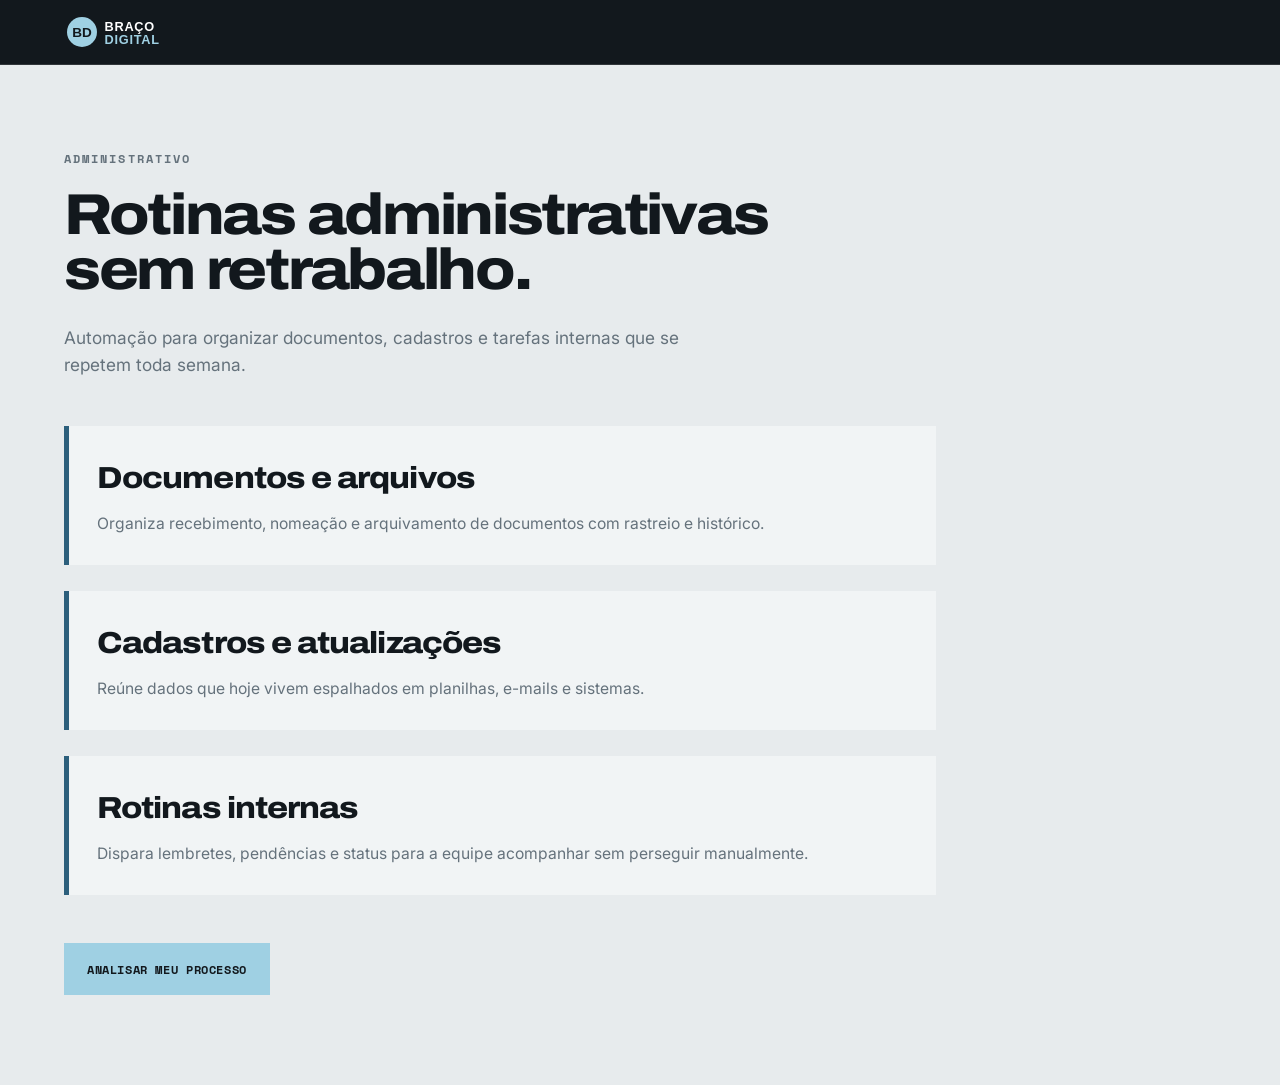
==== administrativo.html @ 61a68b78 "Tarefa 4: calculadora -> WhatsApp (link pre-preenchido), CTA duplo, botao flutuante mobile e evento " ====
<!doctype html>
<html lang="pt-BR">
<head>
  <meta charset="utf-8">
  <meta name="viewport" content="width=device-width,initial-scale=1">
<script async src="https://www.googletagmanager.com/gtag/js?id=G-P51CNDWHR2"></script>
  <title>Administrativo — Braço Digital · automação de processos</title>
  <meta name="description" content="Automação para o administrativo: documentos, cadastros e rotinas internas. Menos trabalho repetitivo, mais organização.">
  <link rel="canonical" href="https://bracodigital.com.br/administrativo.html">
  <link rel="preconnect" href="https://fonts.googleapis.com">
  <link rel="preconnect" href="https://fonts.gstatic.com" crossorigin>
  <link href="https://fonts.googleapis.com/css2?family=Archivo:wdth,wght@62..125,100..900&family=Inter:wght@400;500;600&family=Space+Mono:wght@400;700&display=swap" rel="stylesheet">
  <link rel="stylesheet" href="css/paginas.v2.css">
  <script type="application/ld+json">
  {
    "@context": "https://schema.org",
    "@type": "BreadcrumbList",
    "itemListElement": [
      {"@type": "ListItem", "position": 1, "name": "Início", "item": "https://bracodigital.com.br/"},
      {"@type": "ListItem", "position": 2, "name": "Administrativo", "item": "https://bracodigital.com.br/administrativo.html"}
    ]
  }
  </script>
  <script type="application/ld+json">
  {
    "@context": "https://schema.org",
    "@type": "Service",
    "name": "Administrativo",
    "description": "Automação para organizar documentos, cadastros e tarefas internas que se repetem toda semana.",
    "provider": {"@id": "https://bracodigital.com.br/#organization"},
    "url": "https://bracodigital.com.br/administrativo.html"
  }
  </script>
</head>
<body>
  <header class="nav"><a class="brand" href="index.html" aria-label="Braço Digital — início"><img src="assets/marca/logo-light.svg" alt="Braço Digital" width="160" height="40"></a></header>
  <main class="wrap">
    <p class="eyebrow">Administrativo</p>
    <h1>Rotinas administrativas sem retrabalho.</h1>
    <p class="lead">Automação para organizar documentos, cadastros e tarefas internas que se repetem toda semana.</p>
    <div class="blocks">
      <div class="block"><h2>Documentos e arquivos</h2><p>Organiza recebimento, nomeação e arquivamento de documentos com rastreio e histórico.</p></div>
      <div class="block"><h2>Cadastros e atualizações</h2><p>Reúne dados que hoje vivem espalhados em planilhas, e-mails e sistemas.</p></div>
      <div class="block"><h2>Rotinas internas</h2><p>Dispara lembretes, pendências e status para a equipe acompanhar sem perseguir manualmente.</p></div>
    </div>
    <div class="cta"><a class="btn" href="index.html#diagnostico">Analisar meu processo</a></div>
  </main>
  <script src="js/app.v2.js"></script>
  <a class="wa-float" href="https://wa.me/5521988738405" target="_blank" rel="noopener" aria-label="Falar no WhatsApp">
    <svg viewBox="0 0 24 24" width="26" height="26" aria-hidden="true"><path fill="currentColor" d="M12.04 2C6.58 2 2.13 6.45 2.13 11.91c0 1.75.46 3.45 1.32 4.95L2 22l5.25-1.38a9.9 9.9 0 0 0 4.79 1.22h.01c5.46 0 9.9-4.45 9.9-9.91A9.85 9.85 0 0 0 12.04 2Zm0 18.13h-.01a8.2 8.2 0 0 1-4.19-1.15l-.3-.18-3.12.82.83-3.04-.2-.31a8.2 8.2 0 0 1-1.26-4.37c0-4.54 3.7-8.24 8.25-8.24 2.2 0 4.27.86 5.83 2.42a8.18 8.18 0 0 1 2.41 5.83c0 4.54-3.7 8.22-8.24 8.22Zm4.52-6.16c-.25-.13-1.47-.72-1.69-.8-.23-.09-.4-.13-.56.12-.17.25-.64.8-.78.97-.15.16-.29.18-.54.06-.25-.13-1.05-.39-2-1.23-.73-.66-1.23-1.47-1.38-1.72-.14-.25-.02-.38.11-.51.11-.11.25-.29.37-.43.13-.15.17-.25.25-.41.09-.17.04-.31-.02-.43-.06-.13-.56-1.35-.77-1.84-.2-.48-.41-.42-.56-.43h-.48c-.17 0-.43.06-.66.31-.22.25-.86.85-.86 2.07 0 1.22.89 2.4 1.01 2.56.13.17 1.75 2.67 4.23 3.74.59.26 1.05.41 1.41.52.59.19 1.13.16 1.56.1.48-.07 1.47-.6 1.67-1.18.21-.58.21-1.07.15-1.18-.06-.1-.23-.16-.48-.29Z"/></svg>
  </a>
</body>
</html>
---- css/paginas.v2.css ----
:root{--gelo:#e7ebed;--papel:#f1f4f5;--tinta:#12181d;--tinta2:#1b232a;--grafite:#65727c;--sinal:#9fd0e3;--fiorde:#2c5f7c;--display:'Archivo',system-ui,sans-serif;--corpo:'Inter',system-ui,sans-serif;--mono:'Space Mono',monospace;--mx:clamp(20px,5vw,88px)}
*{box-sizing:border-box;margin:0}
body{margin:0;background:var(--gelo);color:var(--tinta);font:17px/1.58 var(--corpo)}
a{color:inherit}
.nav{position:fixed;z-index:20;inset:0 0 auto;display:flex;align-items:center;justify-content:space-between;padding:14px var(--mx);background:#12181d;border-bottom:1px solid rgba(255,255,255,.13)}.brand{display:flex;align-items:center;gap:12px}.brand img{height:36px;width:auto}.nav a{color:#fff;text-decoration:none}
.wrap{padding:clamp(110px,14vw,150px) var(--mx) clamp(60px,8vw,90px);max-width:1000px}
h1{font-family:var(--display);font-variation-settings:'wdth' 112,'wght' 800;letter-spacing:-.04em;line-height:.96;font-size:clamp(2.1rem,5vw,3.6rem);margin:20px 0 26px;max-width:18ch}
h2{font-family:var(--display);font-variation-settings:'wdth' 112,'wght' 800;letter-spacing:-.03em;font-size:clamp(1.3rem,2.6vw,1.9rem);margin-bottom:10px}
.eyebrow{color:var(--grafite);font:700 .72rem var(--mono);letter-spacing:.18em;text-transform:uppercase}
p.lead{color:var(--grafite);font-size:1.08rem;max-width:60ch;margin-bottom:48px}
.blocks{display:grid;gap:26px}
.block{padding:28px;background:var(--papel);border-left:5px solid var(--fiorde)}
.block p{color:var(--grafite);margin-top:8px;font-size:.98rem}
.cta{margin-top:48px}.btn{display:inline-flex;align-items:center;justify-content:center;min-height:52px;padding:14px 22px;border:1px solid var(--sinal);background:var(--sinal);color:var(--tinta);font:700 .76rem var(--mono);letter-spacing:.05em;text-decoration:none;text-transform:uppercase}.btn:hover{filter:brightness(1.06)}
@media(max-width:600px){.wrap{padding:110px 20px 60px}}
/* --- Tarefa 4: botão flutuante WhatsApp --- */
.wa-float{position:fixed;right:16px;bottom:16px;width:56px;height:56px;border-radius:50%;background:#25D366;color:#fff;display:flex;align-items:center;justify-content:center;box-shadow:0 4px 14px rgba(0,0,0,.25);z-index:50}
.wa-float:hover{filter:brightness(1.05)}
@media (min-width:900px){.wa-float{display:none}}
@media (prefers-reduced-motion:no-preference){.wa-float{transition:transform .15s}.wa-float:active{transform:scale(.95)}}
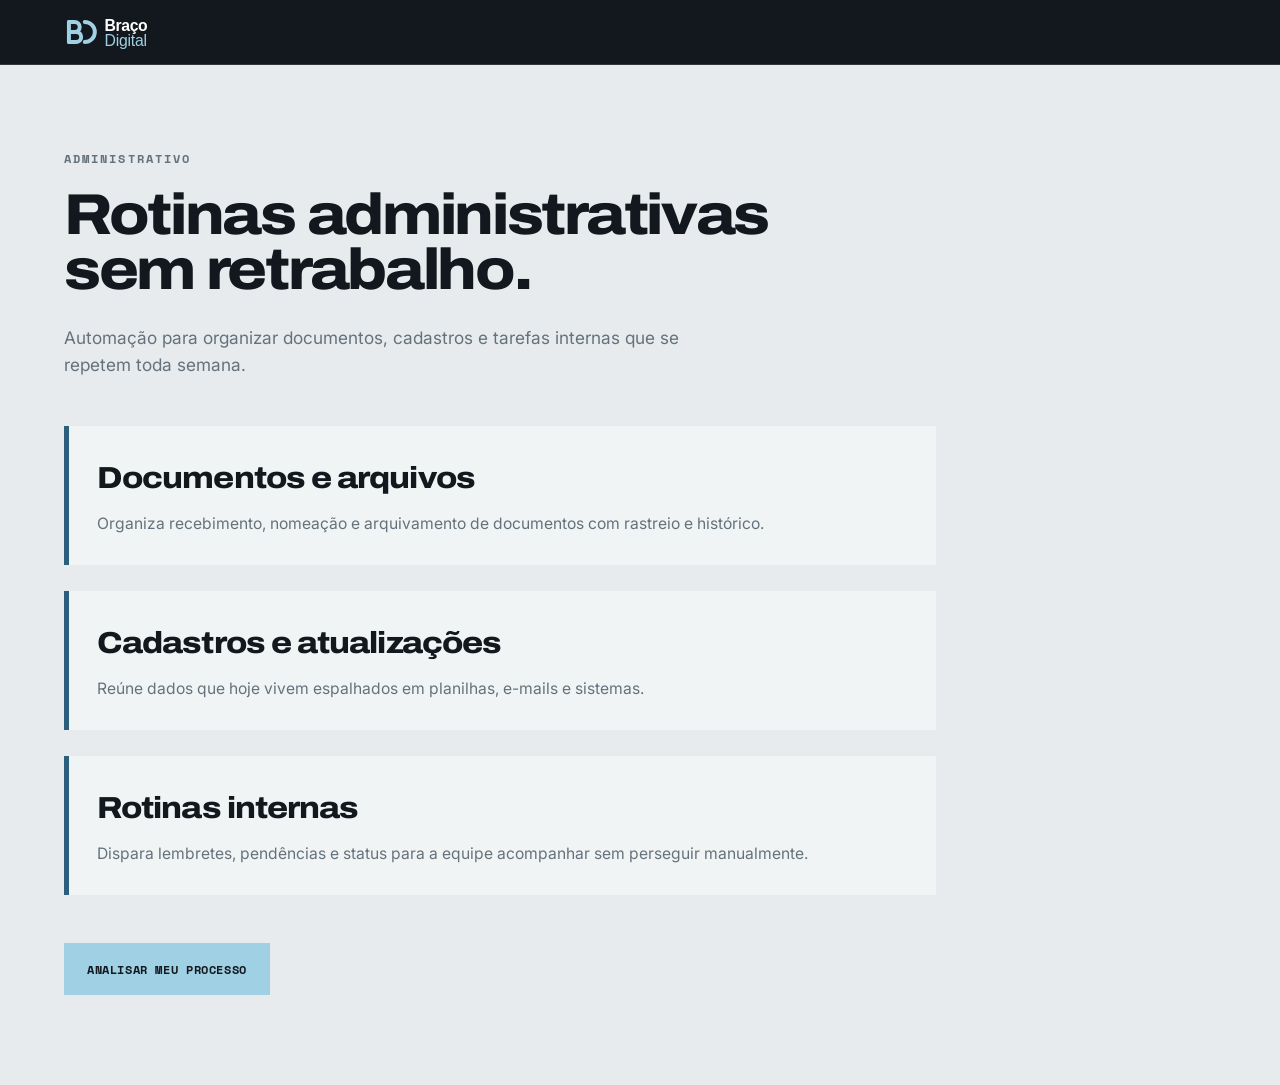
==== commit 3925c180: "preview: logos novos + página osc (prestação de contas) + campo origem no form" ====
--- a/administrativo.html
+++ b/administrativo.html
@@ -33,7 +33,7 @@
   </script>
 </head>
 <body>
-  <header class="nav"><a class="brand" href="index.html" aria-label="Braço Digital — início"><img src="assets/marca/logo-light.svg" alt="Braço Digital" width="160" height="40"></a></header>
+  <header class="nav"><a class="brand" href="index.html" aria-label="Braço Digital — início"><img src="assets/marca/logo-light.svg" alt="Braço Digital" width="280" height="48"></a></header>
   <main class="wrap">
     <p class="eyebrow">Administrativo</p>
     <h1>Rotinas administrativas sem retrabalho.</h1>
--- a/css/paginas.v2.css
+++ b/css/paginas.v2.css
@@ -12,7 +12,9 @@
 .block{padding:28px;background:var(--papel);border-left:5px solid var(--fiorde)}
 .block p{color:var(--grafite);margin-top:8px;font-size:.98rem}
 .cta{margin-top:48px}.btn{display:inline-flex;align-items:center;justify-content:center;min-height:52px;padding:14px 22px;border:1px solid var(--sinal);background:var(--sinal);color:var(--tinta);font:700 .76rem var(--mono);letter-spacing:.05em;text-decoration:none;text-transform:uppercase}.btn:hover{filter:brightness(1.06)}
+.footer{padding:48px var(--mx);background:var(--tinta);color:var(--gelo)}.footer-grid{display:flex;align-items:flex-start;justify-content:space-between;gap:40px;max-width:1000px}.footer-brand img{display:block;width:min(200px,100%);height:auto;margin-bottom:18px}.footer-brand p{max-width:38ch;color:rgba(231,235,237,.65);font-size:.86rem}.footer-links{display:grid;gap:12px}.footer-links a{width:fit-content;color:rgba(231,235,237,.82);font-size:.9rem;text-decoration:none}.footer-links a:hover{color:var(--sinal)}
 @media(max-width:600px){.wrap{padding:110px 20px 60px}}
+@media(max-width:600px){.footer{padding:40px 20px}.footer-grid{display:grid}.btn{width:100%;text-align:center}}
 /* --- Tarefa 4: botão flutuante WhatsApp --- */
 .wa-float{position:fixed;right:16px;bottom:16px;width:56px;height:56px;border-radius:50%;background:#25D366;color:#fff;display:flex;align-items:center;justify-content:center;box-shadow:0 4px 14px rgba(0,0,0,.25);z-index:50}
 .wa-float:hover{filter:brightness(1.05)}
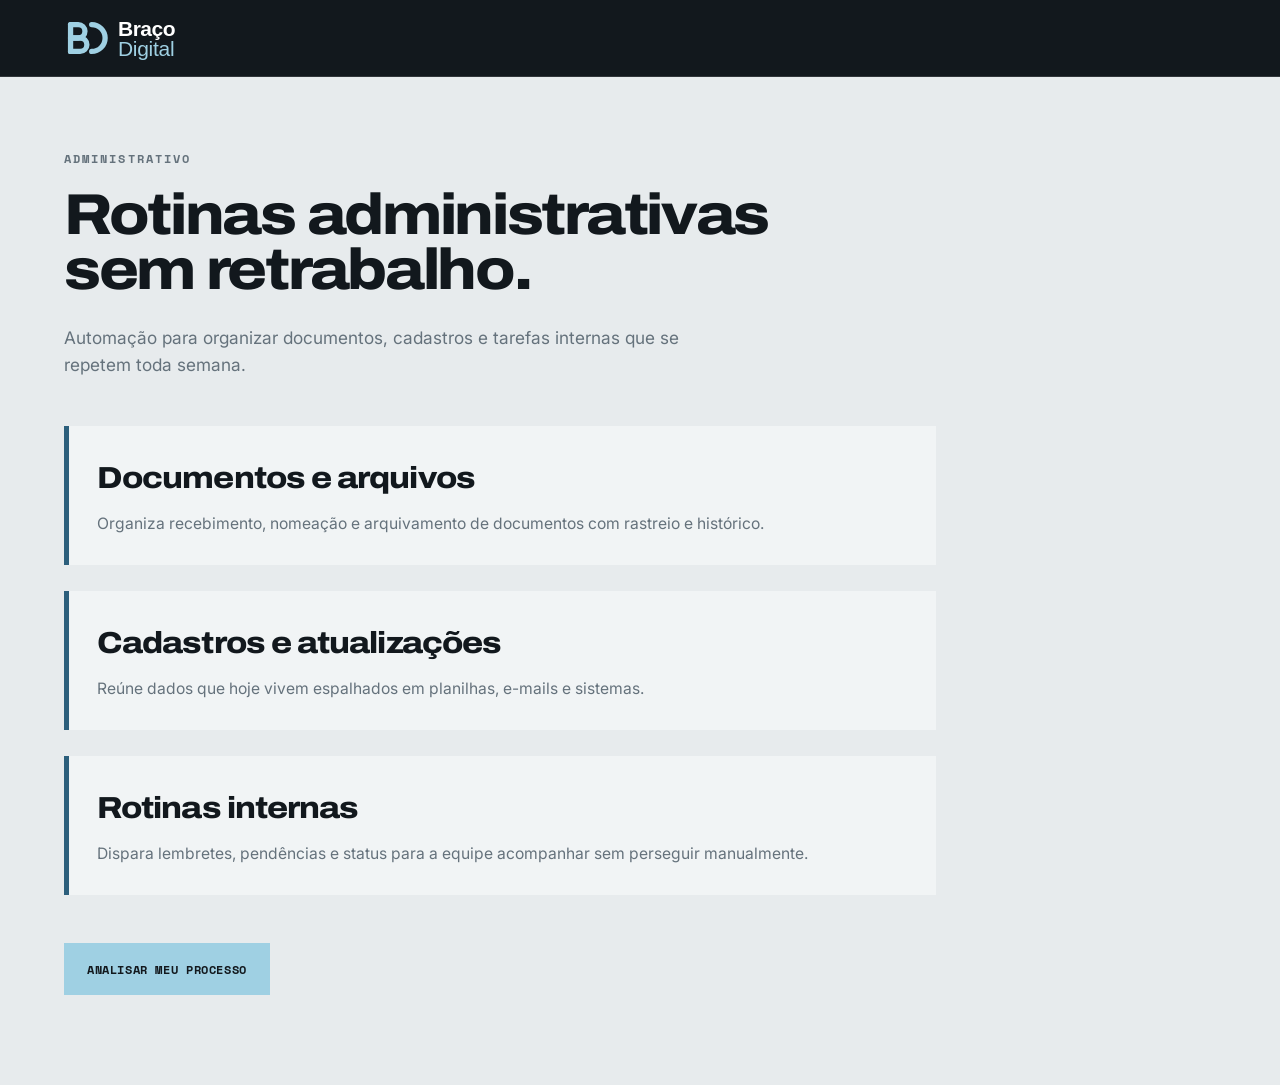
==== commit d325dfb9: "cache-bust: query ?v=f4e66e1 nos CSS (logo 48px no visitante)" ====
--- a/administrativo.html
+++ b/administrativo.html
@@ -10,7 +10,7 @@
   <link rel="preconnect" href="https://fonts.googleapis.com">
   <link rel="preconnect" href="https://fonts.gstatic.com" crossorigin>
   <link href="https://fonts.googleapis.com/css2?family=Archivo:wdth,wght@62..125,100..900&family=Inter:wght@400;500;600&family=Space+Mono:wght@400;700&display=swap" rel="stylesheet">
-  <link rel="stylesheet" href="css/paginas.v2.css">
+  <link rel="stylesheet" href="css/paginas.v2.css?v=f4e66e1">
   <script type="application/ld+json">
   {
     "@context": "https://schema.org",
@@ -33,7 +33,7 @@
   </script>
 </head>
 <body>
-  <header class="nav"><a class="brand" href="index.html" aria-label="Braço Digital — início"><img src="assets/marca/logo-light.svg" alt="Braço Digital" width="280" height="48"></a></header>
+  <header class="nav"><a class="brand" href="index.html" aria-label="Braço Digital — início"><img src="assets/marca/logo-light.svg?v=a886879" alt="Braço Digital" width="280" height="48"></a></header>
   <main class="wrap">
     <p class="eyebrow">Administrativo</p>
     <h1>Rotinas administrativas sem retrabalho.</h1>
--- a/css/paginas.v2.css
+++ b/css/paginas.v2.css
@@ -2,7 +2,7 @@
 *{box-sizing:border-box;margin:0}
 body{margin:0;background:var(--gelo);color:var(--tinta);font:17px/1.58 var(--corpo)}
 a{color:inherit}
-.nav{position:fixed;z-index:20;inset:0 0 auto;display:flex;align-items:center;justify-content:space-between;padding:14px var(--mx);background:#12181d;border-bottom:1px solid rgba(255,255,255,.13)}.brand{display:flex;align-items:center;gap:12px}.brand img{height:36px;width:auto}.nav a{color:#fff;text-decoration:none}
+.nav{position:fixed;z-index:20;inset:0 0 auto;display:flex;align-items:center;justify-content:space-between;padding:14px var(--mx);background:#12181d;border-bottom:1px solid rgba(255,255,255,.13)}.brand{display:flex;align-items:center;gap:12px}.brand img{height:48px;width:auto}.nav a{color:#fff;text-decoration:none}
 .wrap{padding:clamp(110px,14vw,150px) var(--mx) clamp(60px,8vw,90px);max-width:1000px}
 h1{font-family:var(--display);font-variation-settings:'wdth' 112,'wght' 800;letter-spacing:-.04em;line-height:.96;font-size:clamp(2.1rem,5vw,3.6rem);margin:20px 0 26px;max-width:18ch}
 h2{font-family:var(--display);font-variation-settings:'wdth' 112,'wght' 800;letter-spacing:-.03em;font-size:clamp(1.3rem,2.6vw,1.9rem);margin-bottom:10px}
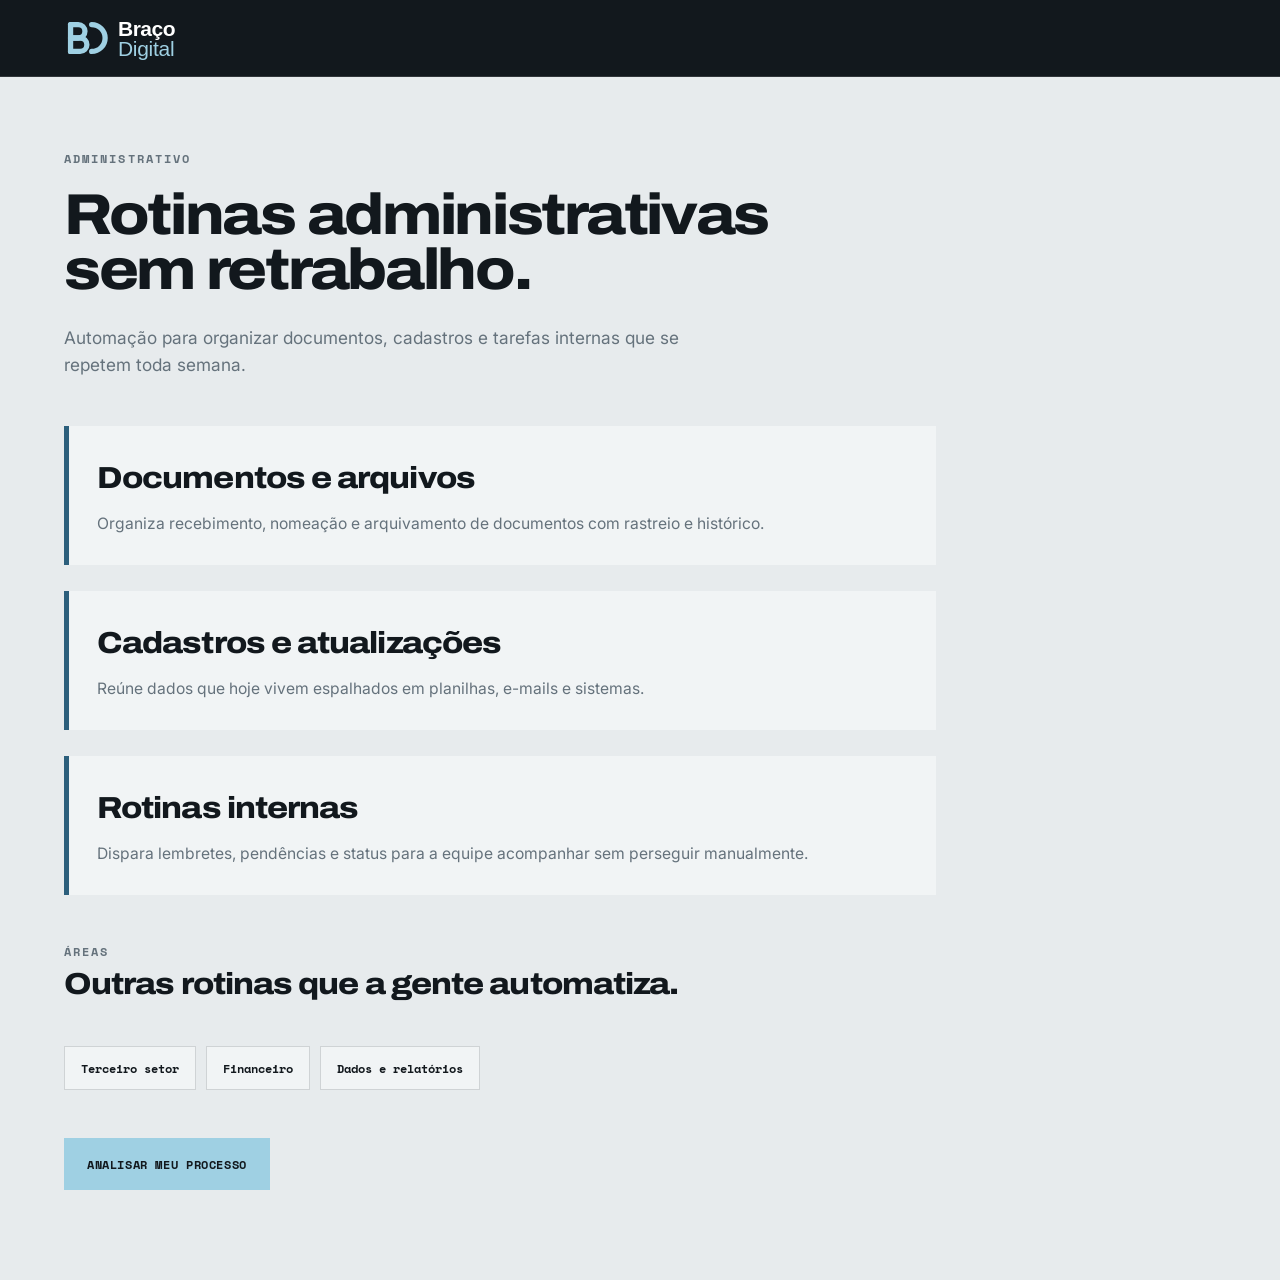
==== commit 52b9ef37: "SEO higiene: Open Graph nas 5 internas, favicon em 3, bloco de links entre servicos, lastmod do site" ====
--- a/administrativo.html
+++ b/administrativo.html
@@ -6,11 +6,24 @@
 <script async src="https://www.googletagmanager.com/gtag/js?id=G-P51CNDWHR2"></script>
   <title>Administrativo — Braço Digital · automação de processos</title>
   <meta name="description" content="Automação para o administrativo: documentos, cadastros e rotinas internas. Menos trabalho repetitivo, mais organização.">
+  <meta property="og:type" content="website">
+  <meta property="og:site_name" content="Braço Digital">
+  <meta property="og:locale" content="pt_BR">
+  <meta property="og:title" content="Administrativo sem retrabalho">
+  <meta property="og:description" content="Documentos, cadastros e rotinas internas organizados, com menos ida e volta entre pessoas.">
+  <meta property="og:url" content="https://bracodigital.com.br/administrativo.html">
+  <meta property="og:image" content="https://bracodigital.com.br/assets/og-imagem.jpg">
+  <meta property="og:image:width" content="1200">
+  <meta property="og:image:height" content="630">
+  <meta name="twitter:card" content="summary_large_image">
   <link rel="canonical" href="https://bracodigital.com.br/administrativo.html">
+  <link rel="icon" href="/assets/favicon.ico" sizes="32x32">
+  <link rel="icon" href="/assets/favicon.svg" type="image/svg+xml">
+  <link rel="apple-touch-icon" href="/assets/apple-touch-icon.png">
   <link rel="preconnect" href="https://fonts.googleapis.com">
   <link rel="preconnect" href="https://fonts.gstatic.com" crossorigin>
   <link href="https://fonts.googleapis.com/css2?family=Archivo:wdth,wght@62..125,100..900&family=Inter:wght@400;500;600&family=Space+Mono:wght@400;700&display=swap" rel="stylesheet">
-  <link rel="stylesheet" href="css/paginas.v2.css?v=f4e66e1">
+  <link rel="stylesheet" href="css/paginas.v2.css?v=seoh1">
   <script type="application/ld+json">
   {
     "@context": "https://schema.org",
@@ -43,6 +56,15 @@
       <div class="block"><h2>Cadastros e atualizações</h2><p>Reúne dados que hoje vivem espalhados em planilhas, e-mails e sistemas.</p></div>
       <div class="block"><h2>Rotinas internas</h2><p>Dispara lembretes, pendências e status para a equipe acompanhar sem perseguir manualmente.</p></div>
     </div>
+    <section class="links-sec">
+      <p class="eyebrow">Áreas</p>
+      <h2>Outras rotinas que a gente automatiza.</h2>
+      <nav class="areas" aria-label="Outras páginas de serviço">
+        <a class="area-link" href="osc.html">Terceiro setor</a>
+        <a class="area-link" href="financeiro.html">Financeiro</a>
+        <a class="area-link" href="relatorios.html">Dados e relatórios</a>
+        </nav>
+    </section>
     <div class="cta"><a class="btn" href="index.html#diagnostico">Analisar meu processo</a></div>
   </main>
   <script src="js/app.v2.js"></script>
--- a/css/paginas.v2.css
+++ b/css/paginas.v2.css
@@ -1,4 +1,4 @@
-:root{--gelo:#e7ebed;--papel:#f1f4f5;--tinta:#12181d;--tinta2:#1b232a;--grafite:#65727c;--sinal:#9fd0e3;--fiorde:#2c5f7c;--display:'Archivo',system-ui,sans-serif;--corpo:'Inter',system-ui,sans-serif;--mono:'Space Mono',monospace;--mx:clamp(20px,5vw,88px)}
+:root{--gelo:#e7ebed;--papel:#f1f4f5;--tinta:#12181d;--tinta2:#1b232a;--grafite:#65727c;--sinal:#9fd0e3;--fiorde:#2c5f7c;--display:'Archivo',system-ui,sans-serif;--corpo:'Inter',system-ui,sans-serif;--mono:'Space Mono',monospace;--mx:clamp(20px,5vw,88px);--borda:1px solid rgba(18,24,29,.15)}
 *{box-sizing:border-box;margin:0}
 body{margin:0;background:var(--gelo);color:var(--tinta);font:17px/1.58 var(--corpo)}
 a{color:inherit}
@@ -20,3 +20,13 @@
 .wa-float:hover{filter:brightness(1.05)}
 @media (min-width:900px){.wa-float{display:none}}
 @media (prefers-reduced-motion:no-preference){.wa-float{transition:transform .15s}.wa-float:active{transform:scale(.95)}}
+.faq{max-width:900px;margin-top:40px}
+.faq details{border-top:var(--borda);padding:20px 0}
+.faq details:last-child{border-bottom:var(--borda)}
+.faq summary{cursor:pointer;font:700 1rem var(--mono)}
+.faq details p{margin:14px 0 0;max-width:70ch;color:var(--grafite)}
+.faq-sec{margin-top:48px}
+.areas{display:flex;flex-wrap:wrap;gap:10px;margin-top:38px}
+.area-link{display:inline-block;padding:12px 16px;border:var(--borda);background:var(--papel);font:700 .76rem var(--mono);text-decoration:none;color:var(--tinta)}
+.area-link:hover{background:var(--sinal);color:var(--tinta)}
+.links-sec{margin-top:48px}
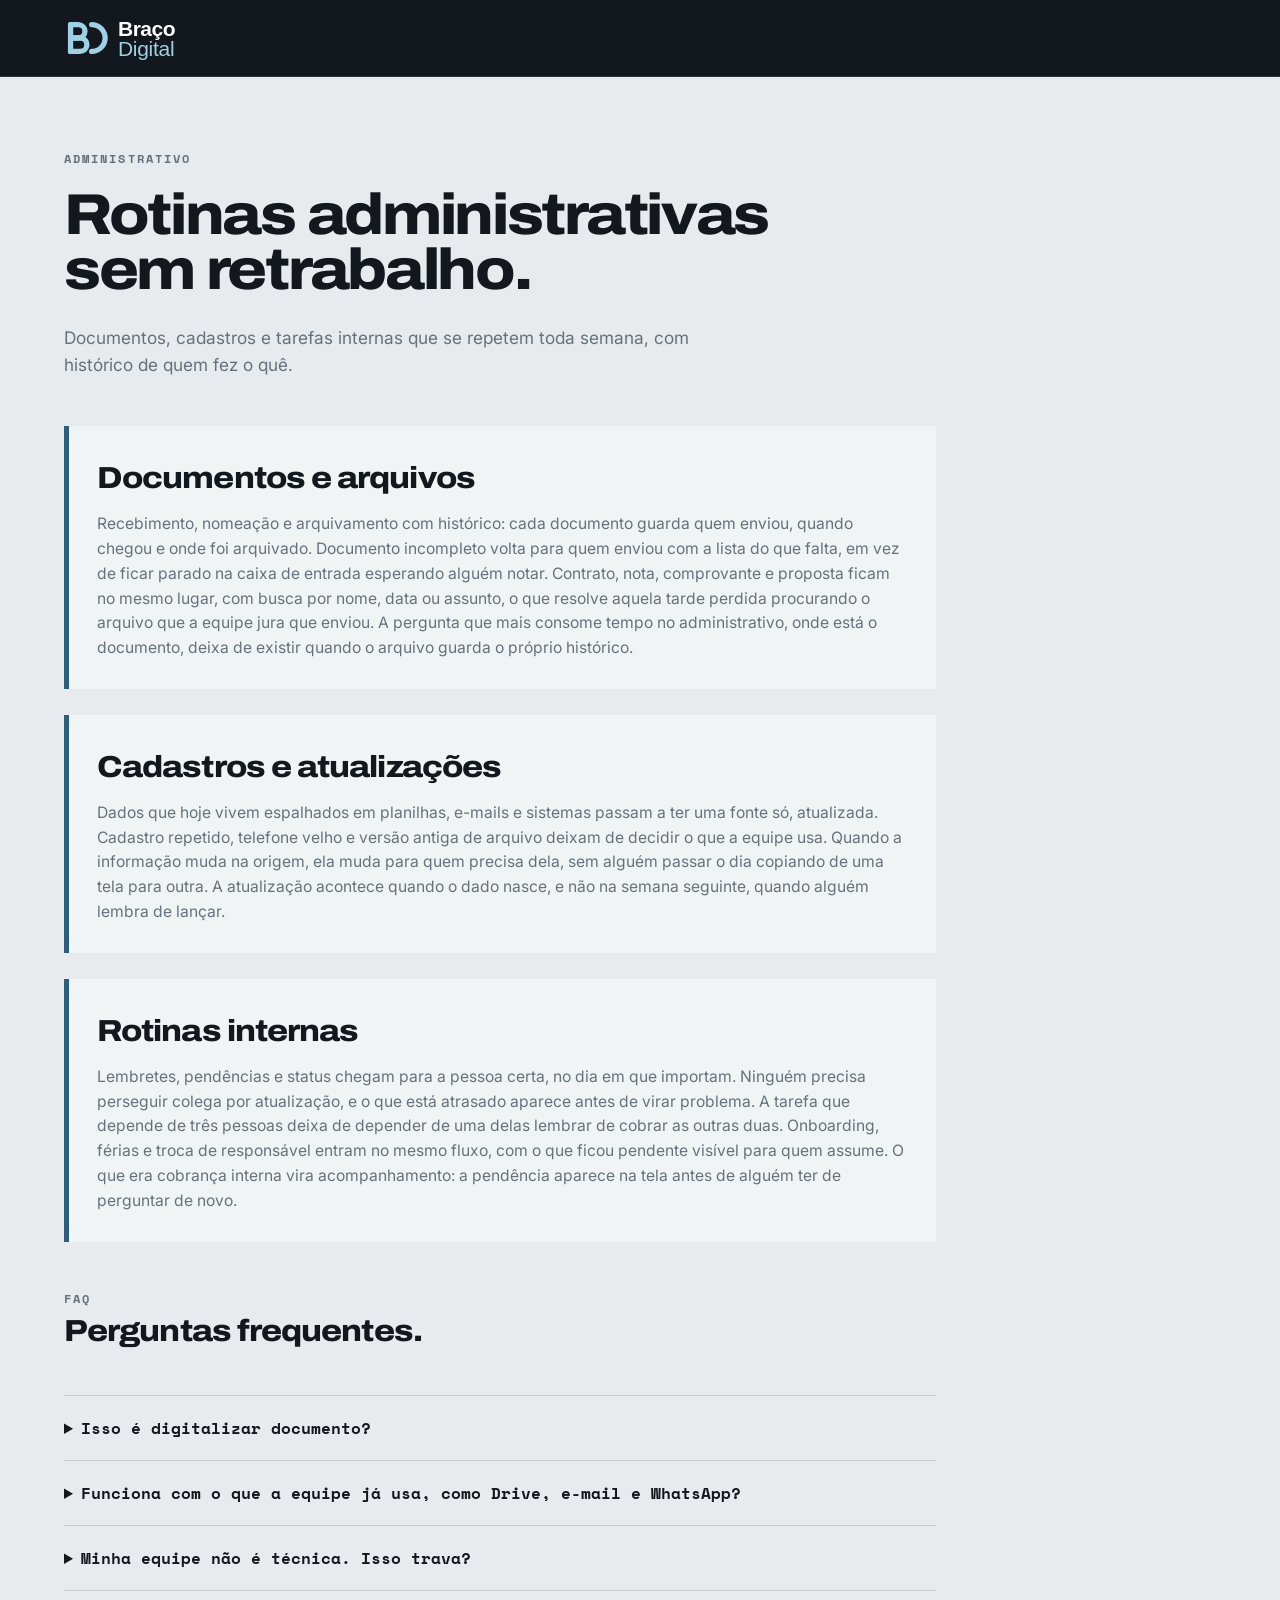
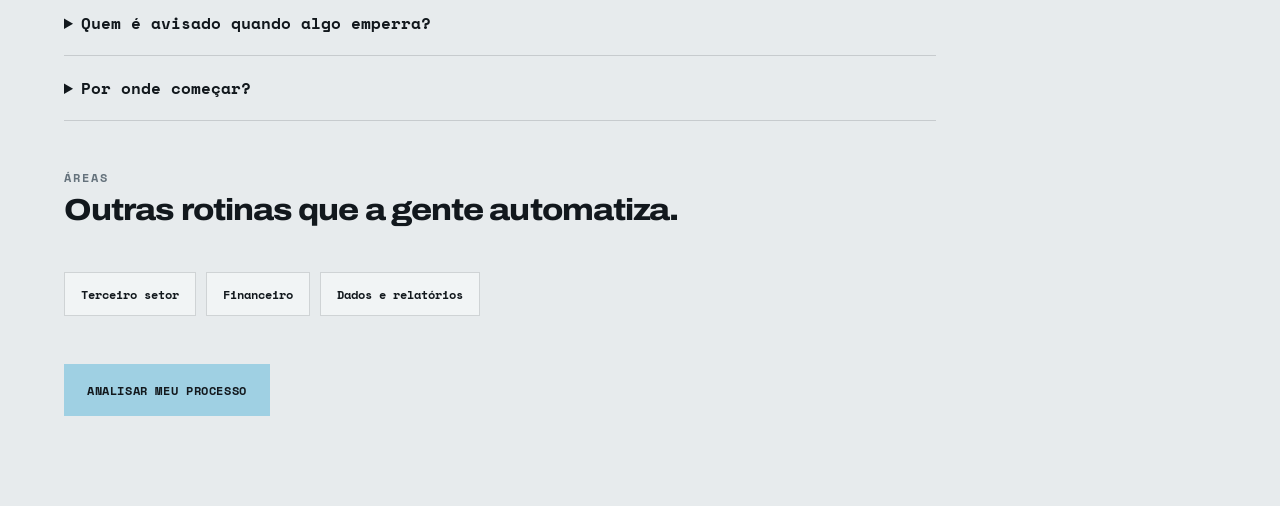
==== commit 190c7d88: "SEO: versao B das paginas financeiro, administrativo e relatorios (fase 2) Mesma operacao do piloto " ====
--- a/administrativo.html
+++ b/administrativo.html
@@ -39,9 +39,57 @@
     "@context": "https://schema.org",
     "@type": "Service",
     "name": "Administrativo",
-    "description": "Automação para organizar documentos, cadastros e tarefas internas que se repetem toda semana.",
+    "description": "Documentos, cadastros e tarefas internas que se repetem toda semana, com histórico de quem fez o quê.",
     "provider": {"@id": "https://bracodigital.com.br/#organization"},
     "url": "https://bracodigital.com.br/administrativo.html"
+  }
+  </script>
+  <script type="application/ld+json">
+  {
+    "@context": "https://schema.org",
+    "@type": "FAQPage",
+    "mainEntity": [
+      {
+        "@type": "Question",
+        "name": "Isso é digitalizar documento?",
+        "acceptedAnswer": {
+          "@type": "Answer",
+          "text": "Não. Digitalizar resolve o arquivo e não resolve a rotina: quem manda, em que prazo, o que falta, quem aprovou. A automação cuida dessa parte, e ela é a que costuma consumir o tempo da equipe."
+        }
+      },
+      {
+        "@type": "Question",
+        "name": "Funciona com o que a equipe já usa, como Drive, e-mail e WhatsApp?",
+        "acceptedAnswer": {
+          "@type": "Answer",
+          "text": "Na maioria dos casos, sim. O ponto é reduzir o número de lugares onde a mesma informação precisa ser digitada de novo, e não obrigar todo mundo a mudar de ferramenta."
+        }
+      },
+      {
+        "@type": "Question",
+        "name": "Minha equipe não é técnica. Isso trava?",
+        "acceptedAnswer": {
+          "@type": "Answer",
+          "text": "Não deveria. Se a solução exigir que a equipe aprenda coisa nova para o trabalho andar, ela está mal escolhida. O critério é o contrário: menos lugar para clicar e menos passo para lembrar."
+        }
+      },
+      {
+        "@type": "Question",
+        "name": "Quem é avisado quando algo emperra?",
+        "acceptedAnswer": {
+          "@type": "Answer",
+          "text": "A pessoa responsável pela pendência, com prazo. Quem coordena vê o que está parado sem precisar perguntar para a equipe todos os dias."
+        }
+      },
+      {
+        "@type": "Question",
+        "name": "Por onde começar?",
+        "acceptedAnswer": {
+          "@type": "Answer",
+          "text": "Pela rotina que mais consome tempo hoje e que ninguém quer continuar fazendo do jeito antigo. A análise inicial aponta qual delas dá retorno primeiro."
+        }
+      }
+    ]
   }
   </script>
 </head>
@@ -50,12 +98,38 @@
   <main class="wrap">
     <p class="eyebrow">Administrativo</p>
     <h1>Rotinas administrativas sem retrabalho.</h1>
-    <p class="lead">Automação para organizar documentos, cadastros e tarefas internas que se repetem toda semana.</p>
+    <p class="lead">Documentos, cadastros e tarefas internas que se repetem toda semana, com histórico de quem fez o quê.</p>
     <div class="blocks">
-      <div class="block"><h2>Documentos e arquivos</h2><p>Organiza recebimento, nomeação e arquivamento de documentos com rastreio e histórico.</p></div>
-      <div class="block"><h2>Cadastros e atualizações</h2><p>Reúne dados que hoje vivem espalhados em planilhas, e-mails e sistemas.</p></div>
-      <div class="block"><h2>Rotinas internas</h2><p>Dispara lembretes, pendências e status para a equipe acompanhar sem perseguir manualmente.</p></div>
+      <div class="block"><h2>Documentos e arquivos</h2><p>Recebimento, nomeação e arquivamento com histórico: cada documento guarda quem enviou, quando chegou e onde foi arquivado. Documento incompleto volta para quem enviou com a lista do que falta, em vez de ficar parado na caixa de entrada esperando alguém notar. Contrato, nota, comprovante e proposta ficam no mesmo lugar, com busca por nome, data ou assunto, o que resolve aquela tarde perdida procurando o arquivo que a equipe jura que enviou. A pergunta que mais consome tempo no administrativo, onde está o documento, deixa de existir quando o arquivo guarda o próprio histórico.</p></div>
+      <div class="block"><h2>Cadastros e atualizações</h2><p>Dados que hoje vivem espalhados em planilhas, e-mails e sistemas passam a ter uma fonte só, atualizada. Cadastro repetido, telefone velho e versão antiga de arquivo deixam de decidir o que a equipe usa. Quando a informação muda na origem, ela muda para quem precisa dela, sem alguém passar o dia copiando de uma tela para outra. A atualização acontece quando o dado nasce, e não na semana seguinte, quando alguém lembra de lançar.</p></div>
+      <div class="block"><h2>Rotinas internas</h2><p>Lembretes, pendências e status chegam para a pessoa certa, no dia em que importam. Ninguém precisa perseguir colega por atualização, e o que está atrasado aparece antes de virar problema. A tarefa que depende de três pessoas deixa de depender de uma delas lembrar de cobrar as outras duas. Onboarding, férias e troca de responsável entram no mesmo fluxo, com o que ficou pendente visível para quem assume. O que era cobrança interna vira acompanhamento: a pendência aparece na tela antes de alguém ter de perguntar de novo.</p></div>
     </div>
+    <section class="faq-sec" id="faq">
+      <p class="eyebrow">FAQ</p>
+      <h2>Perguntas frequentes.</h2>
+      <div class="faq">
+        <details>
+          <summary>Isso é digitalizar documento?</summary>
+          <p>Não. Digitalizar resolve o arquivo e não resolve a rotina: quem manda, em que prazo, o que falta, quem aprovou. A automação cuida dessa parte, e ela é a que costuma consumir o tempo da equipe.</p>
+        </details>
+        <details>
+          <summary>Funciona com o que a equipe já usa, como Drive, e-mail e WhatsApp?</summary>
+          <p>Na maioria dos casos, sim. O ponto é reduzir o número de lugares onde a mesma informação precisa ser digitada de novo, e não obrigar todo mundo a mudar de ferramenta.</p>
+        </details>
+        <details>
+          <summary>Minha equipe não é técnica. Isso trava?</summary>
+          <p>Não deveria. Se a solução exigir que a equipe aprenda coisa nova para o trabalho andar, ela está mal escolhida. O critério é o contrário: menos lugar para clicar e menos passo para lembrar.</p>
+        </details>
+        <details>
+          <summary>Quem é avisado quando algo emperra?</summary>
+          <p>A pessoa responsável pela pendência, com prazo. Quem coordena vê o que está parado sem precisar perguntar para a equipe todos os dias.</p>
+        </details>
+        <details>
+          <summary>Por onde começar?</summary>
+          <p>Pela rotina que mais consome tempo hoje e que ninguém quer continuar fazendo do jeito antigo. A análise inicial aponta qual delas dá retorno primeiro.</p>
+        </details>
+      </div>
+    </section>
     <section class="links-sec">
       <p class="eyebrow">Áreas</p>
       <h2>Outras rotinas que a gente automatiza.</h2>
